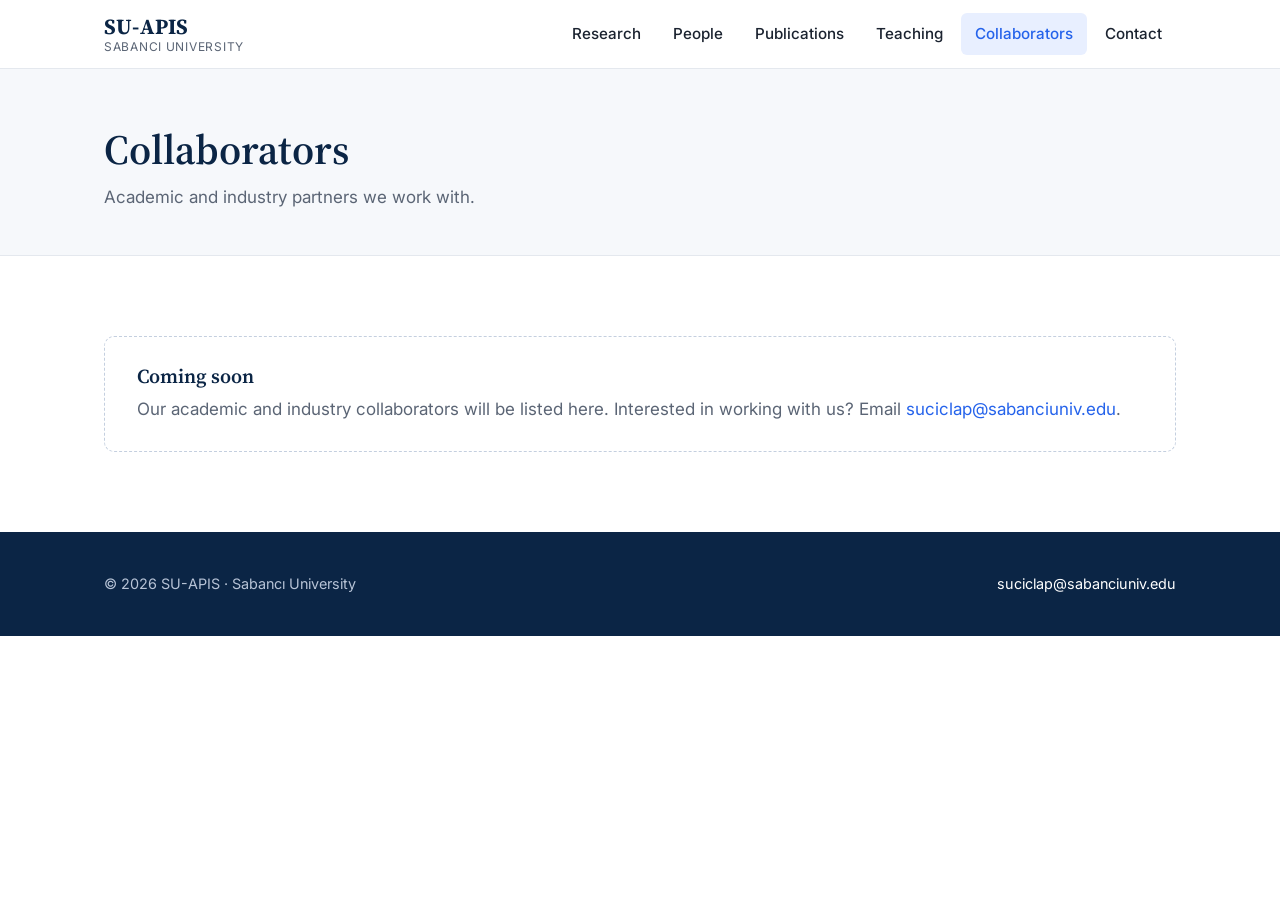
==== collaborators.html @ 60f9b197 "Rename lab to SU-APIS; add Teaching and Collaborators pages Co-Authored-By: Claude Opus 5.5 <noreply" ====
<!DOCTYPE html>
<html lang="en">
<head>
  <meta charset="utf-8">
  <meta name="viewport" content="width=device-width, initial-scale=1">
  <title>Collaborators · SU-APIS</title>
  <meta name="description" content="Academic and industry collaborators of SU-APIS at Sabancı University.">
  <link rel="icon" href="assets/img/favicon.svg" type="image/svg+xml">
  <link rel="preconnect" href="https://fonts.googleapis.com">
  <link rel="preconnect" href="https://fonts.gstatic.com" crossorigin>
  <link href="https://fonts.googleapis.com/css2?family=Inter:wght@400;500;600&family=Source+Serif+4:opsz,wght@8..60,600;8..60,700&display=swap" rel="stylesheet">
  <link rel="stylesheet" href="assets/css/style.css">
</head>
<body>

  <header class="site-header">
    <div class="container">
      <a class="brand" href="index.html">
        <span class="brand-name">SU-APIS</span>
        <span class="brand-sub">Sabancı University</span>
      </a>
      <nav class="site-nav">
        <a href="index.html#research">Research</a>
        <a href="people.html">People</a>
        <a href="publications.html">Publications</a>
        <a href="teaching.html">Teaching</a>
        <a href="collaborators.html" aria-current="page">Collaborators</a>
        <a href="index.html#contact">Contact</a>
      </nav>
    </div>
  </header>

  <main>

    <section class="page-header">
      <div class="container">
        <h1>Collaborators</h1>
        <p>Academic and industry partners we work with.</p>
      </div>
    </section>

    <section class="section">
      <div class="container">

        <!-- To add a collaborator, copy this block into the grid below and remove the callout:
        <article class="card">
          <span class="kicker">Industry</span>
          <h3><a href="https://example.com">Organization or Person</a></h3>
          <p>Short note on the collaboration.</p>
        </article>
        -->
        <div class="grid">
        </div>

        <div class="callout">
          <h3>Coming soon</h3>
          <p>Our academic and industry collaborators will be listed here. Interested in working with us?
            Email <a href="mailto:suciclap@sabanciuniv.edu">suciclap@sabanciuniv.edu</a>.</p>
        </div>

      </div>
    </section>

  </main>

  <footer class="site-footer">
    <div class="container">
      <span>© 2026 SU-APIS · Sabancı University</span>
      <a href="mailto:suciclap@sabanciuniv.edu">suciclap@sabanciuniv.edu</a>
    </div>
  </footer>

</body>
</html>
---- assets/css/style.css ----
/* SU-CICLAP — site styles */

:root {
  --navy: #0b2545;
  --navy-2: #13315c;
  --accent: #2563eb;
  --accent-soft: #e8efff;
  --ink: #1b2330;
  --muted: #5b6575;
  --line: #e4e8ee;
  --bg: #ffffff;
  --bg-alt: #f6f8fb;
  --radius: 10px;
  --max: 1120px;
  --serif: "Source Serif 4", Georgia, "Times New Roman", serif;
  --sans: "Inter", -apple-system, BlinkMacSystemFont, "Segoe UI", Roboto, sans-serif;
}

*, *::before, *::after { box-sizing: border-box; }

html { scroll-behavior: smooth; }

body {
  margin: 0;
  font-family: var(--sans);
  font-size: 17px;
  line-height: 1.65;
  color: var(--ink);
  background: var(--bg);
  -webkit-font-smoothing: antialiased;
}

img { max-width: 100%; display: block; }

a { color: var(--accent); text-decoration: none; }
a:hover { text-decoration: underline; }

h1, h2, h3 {
  font-family: var(--serif);
  color: var(--navy);
  line-height: 1.2;
  margin: 0 0 0.5em;
  font-weight: 600;
}

.container {
  max-width: var(--max);
  margin: 0 auto;
  padding: 0 24px;
}

/* ---------- Header ---------- */

.site-header {
  position: sticky;
  top: 0;
  z-index: 10;
  background: rgba(255, 255, 255, 0.92);
  backdrop-filter: saturate(180%) blur(10px);
  border-bottom: 1px solid var(--line);
}

.site-header .container {
  display: flex;
  align-items: center;
  justify-content: space-between;
  gap: 24px;
  min-height: 68px;
  flex-wrap: wrap;
}

.brand {
  display: flex;
  flex-direction: column;
  line-height: 1.15;
  color: var(--navy);
}
.brand:hover { text-decoration: none; }
.brand-name {
  font-family: var(--serif);
  font-size: 1.35rem;
  font-weight: 700;
  letter-spacing: 0.01em;
}
.brand-sub {
  font-size: 0.75rem;
  color: var(--muted);
  letter-spacing: 0.06em;
  text-transform: uppercase;
}

.site-nav {
  display: flex;
  gap: 4px;
  flex-wrap: wrap;
}
.site-nav a {
  color: var(--ink);
  font-size: 0.95rem;
  font-weight: 500;
  padding: 8px 14px;
  border-radius: 6px;
}
.site-nav a:hover { background: var(--bg-alt); text-decoration: none; }
.site-nav a[aria-current="page"] { color: var(--accent); background: var(--accent-soft); }

/* ---------- Hero ---------- */

.hero {
  background:
    radial-gradient(1200px 400px at 85% -10%, rgba(37, 99, 235, 0.35), transparent 60%),
    linear-gradient(135deg, var(--navy) 0%, var(--navy-2) 100%);
  color: #fff;
  padding: 96px 0 104px;
}
.hero .eyebrow {
  text-transform: uppercase;
  letter-spacing: 0.12em;
  font-size: 0.8rem;
  font-weight: 600;
  color: #9db8ff;
  margin: 0 0 16px;
}
.hero h1 {
  color: #fff;
  font-size: clamp(2rem, 4.5vw, 3.2rem);
  max-width: 18ch;
  margin-bottom: 20px;
}
.hero p.lead {
  font-size: 1.15rem;
  color: #d5deeb;
  max-width: 62ch;
  margin: 0 0 32px;
}

.btn {
  display: inline-block;
  padding: 12px 22px;
  border-radius: 8px;
  font-weight: 600;
  font-size: 0.95rem;
  margin: 0 10px 10px 0;
}
.btn:hover { text-decoration: none; }
.btn-primary { background: #fff; color: var(--navy); }
.btn-primary:hover { background: #e9eef7; }
.btn-ghost { border: 1px solid rgba(255, 255, 255, 0.4); color: #fff; }
.btn-ghost:hover { background: rgba(255, 255, 255, 0.08); }

/* ---------- Page header (inner pages) ---------- */

.page-header {
  background: var(--bg-alt);
  border-bottom: 1px solid var(--line);
  padding: 56px 0 44px;
}
.page-header h1 { font-size: clamp(1.9rem, 4vw, 2.6rem); margin-bottom: 8px; }
.page-header p { color: var(--muted); margin: 0; max-width: 65ch; }

/* ---------- Sections ---------- */

.section { padding: 80px 0; }
.section-alt { background: var(--bg-alt); }

.section-head { max-width: 680px; margin-bottom: 40px; }
.section-head h2 { font-size: clamp(1.6rem, 3vw, 2.1rem); }
.section-head p { color: var(--muted); margin: 0; }

.kicker {
  display: block;
  text-transform: uppercase;
  letter-spacing: 0.12em;
  font-size: 0.75rem;
  font-weight: 600;
  color: var(--accent);
  margin-bottom: 10px;
}

/* ---------- Research cards ---------- */

.grid {
  display: grid;
  gap: 24px;
  grid-template-columns: repeat(auto-fill, minmax(240px, 1fr));
}

.card {
  background: #fff;
  border: 1px solid var(--line);
  border-radius: var(--radius);
  padding: 28px;
  transition: box-shadow 0.2s, transform 0.2s;
}
.card:hover {
  box-shadow: 0 12px 30px -12px rgba(11, 37, 69, 0.18);
  transform: translateY(-2px);
}
.card h3 { font-size: 1.2rem; }
.card p { color: var(--muted); margin: 0; font-size: 0.97rem; }

.card-icon {
  width: 44px;
  height: 44px;
  border-radius: 10px;
  background: var(--accent-soft);
  color: var(--accent);
  display: grid;
  place-items: center;
  margin-bottom: 18px;
}
.card-icon svg { width: 22px; height: 22px; }

/* ---------- People ---------- */

.people-grid {
  display: grid;
  gap: 28px;
  grid-template-columns: repeat(auto-fill, minmax(200px, 1fr));
}

.person { text-align: left; }
.person-photo {
  aspect-ratio: 4 / 5;
  width: 100%;
  object-fit: cover;
  object-position: center top;
  border-radius: var(--radius);
  background: var(--bg-alt);
  margin-bottom: 14px;
}
.person h3 { font-size: 1.15rem; margin-bottom: 2px; }
.person .role { color: var(--muted); font-size: 0.92rem; margin: 0 0 8px; }
.person .links { display: flex; flex-wrap: wrap; gap: 4px 14px; font-size: 0.88rem; font-weight: 500; }

.callout {
  border: 1px dashed #c4cfdf;
  border-radius: var(--radius);
  padding: 28px 32px;
  background: #fff;
}
.callout h3 { margin-bottom: 6px; }
.callout p { margin: 0; color: var(--muted); }

/* ---------- Generic prose ---------- */

.prose { max-width: 72ch; }
.prose p { margin: 0 0 1em; }

/* ---------- Contact strip ---------- */

.contact {
  display: grid;
  gap: 32px;
  grid-template-columns: repeat(auto-fit, minmax(260px, 1fr));
}
.contact h3 { font-size: 1.05rem; font-family: var(--sans); font-weight: 600; margin-bottom: 4px; }
.contact p { margin: 0; color: var(--muted); }

/* ---------- Footer ---------- */

.site-footer {
  background: var(--navy);
  color: #b7c3d6;
  padding: 40px 0;
  font-size: 0.9rem;
}
.site-footer .container {
  display: flex;
  justify-content: space-between;
  gap: 16px;
  flex-wrap: wrap;
}
.site-footer a { color: #fff; }

/* ---------- Small screens ---------- */

@media (max-width: 640px) {
  body { font-size: 16px; }
  .site-header { position: static; }
  .site-header .container { padding-top: 12px; padding-bottom: 8px; }
  .site-nav { margin: 0 -14px; }
  .hero { padding: 64px 0 72px; }
  .section { padding: 56px 0; }
}
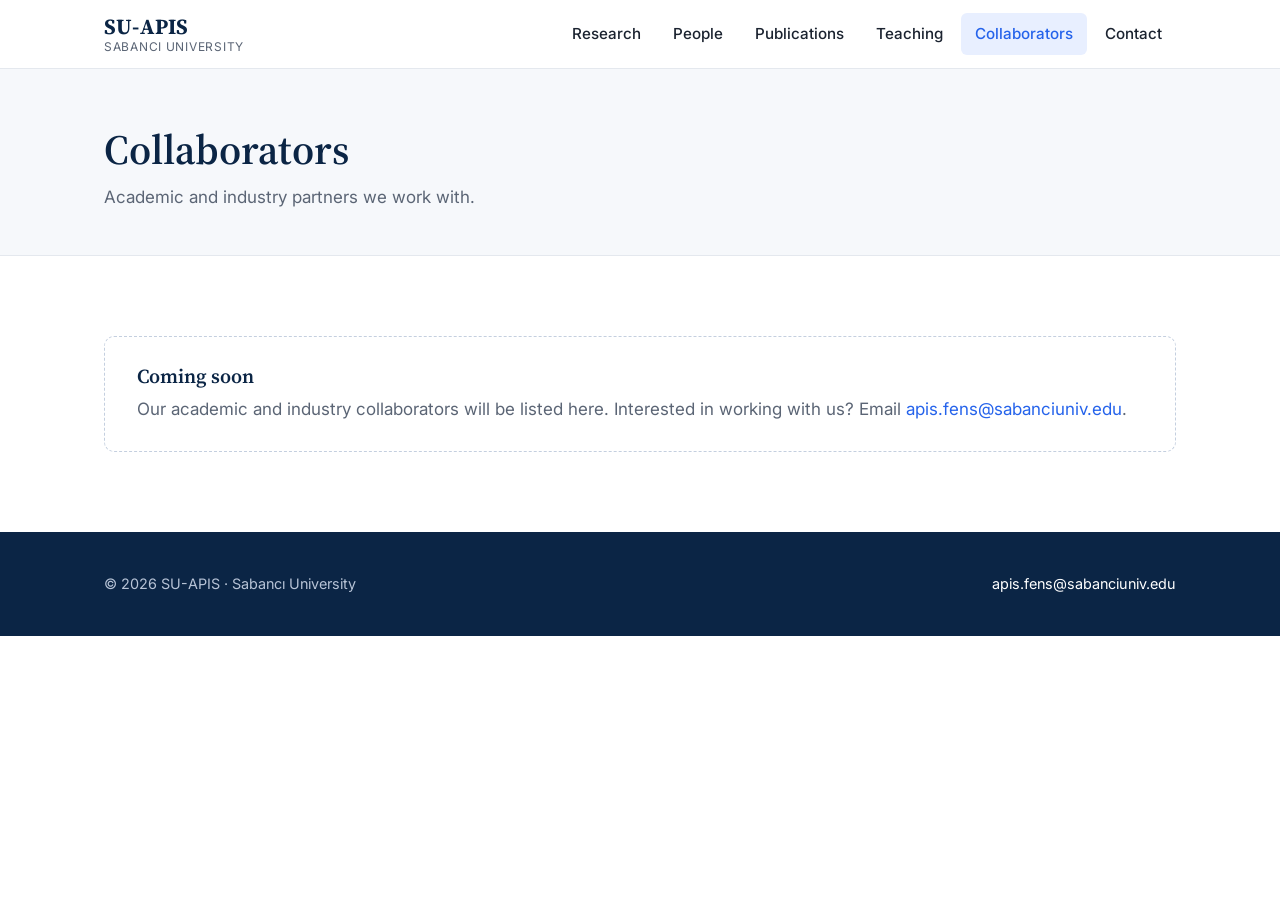
==== commit 9a35b1a1: "Add 2026 publications, new lab email, and suapis.com custom domain Co-Authored-By: Claude Opus 5.5 <" ====
--- a/collaborators.html
+++ b/collaborators.html
@@ -55,7 +55,7 @@
         <div class="callout">
           <h3>Coming soon</h3>
           <p>Our academic and industry collaborators will be listed here. Interested in working with us?
-            Email <a href="mailto:suciclap@sabanciuniv.edu">suciclap@sabanciuniv.edu</a>.</p>
+            Email <a href="mailto:apis.fens@sabanciuniv.edu">apis.fens@sabanciuniv.edu</a>.</p>
         </div>
 
       </div>
@@ -66,7 +66,7 @@
   <footer class="site-footer">
     <div class="container">
       <span>© 2026 SU-APIS · Sabancı University</span>
-      <a href="mailto:suciclap@sabanciuniv.edu">suciclap@sabanciuniv.edu</a>
+      <a href="mailto:apis.fens@sabanciuniv.edu">apis.fens@sabanciuniv.edu</a>
     </div>
   </footer>
 
--- a/assets/css/style.css
+++ b/assets/css/style.css
@@ -242,6 +242,43 @@
 .callout h3 { margin-bottom: 6px; }
 .callout p { margin: 0; color: var(--muted); }
 
+/* ---------- Publications ---------- */
+
+.pub-year {
+  font-size: 1.9rem;
+  padding-bottom: 10px;
+  border-bottom: 2px solid var(--navy);
+  margin-bottom: 28px;
+}
+.pub-type {
+  font-family: var(--sans);
+  font-size: 0.8rem;
+  font-weight: 600;
+  text-transform: uppercase;
+  letter-spacing: 0.12em;
+  color: var(--accent);
+  margin: 40px 0 16px;
+}
+.pubs {
+  list-style: none;
+  padding: 0;
+  margin: 0;
+  max-width: 900px;
+}
+.pubs li {
+  padding: 18px 0 18px 20px;
+  border-left: 3px solid var(--line);
+  margin-bottom: 6px;
+  transition: border-color 0.2s;
+}
+.pubs li:hover { border-left-color: var(--accent); }
+.pubs span { display: block; }
+.pub-title { font-weight: 600; color: var(--ink); line-height: 1.45; }
+.pub-authors { color: var(--muted); font-size: 0.93rem; margin-top: 4px; }
+.pub-authors strong { color: var(--ink); font-weight: 600; }
+.pub-venue { font-size: 0.93rem; margin-top: 2px; }
+.pub-venue a { font-weight: 600; margin-left: 4px; }
+
 /* ---------- Generic prose ---------- */
 
 .prose { max-width: 72ch; }
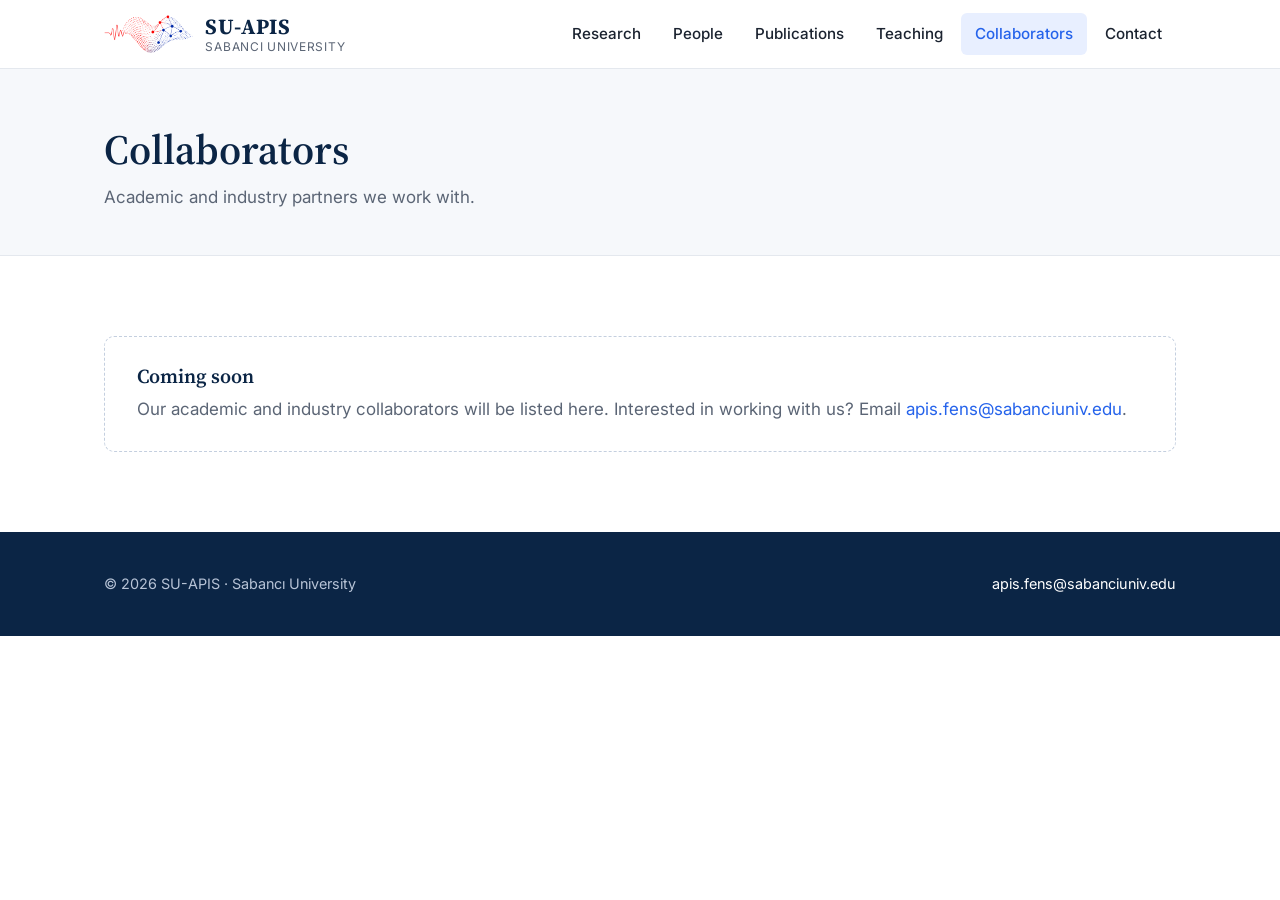
==== commit c40625da: "Add APIS and FENS logos, pixel-art campus cover, new research areas; filter publications Co-Authored" ====
--- a/collaborators.html
+++ b/collaborators.html
@@ -5,7 +5,8 @@
   <meta name="viewport" content="width=device-width, initial-scale=1">
   <title>Collaborators · SU-APIS</title>
   <meta name="description" content="Academic and industry collaborators of SU-APIS at Sabancı University.">
-  <link rel="icon" href="assets/img/favicon.svg" type="image/svg+xml">
+  <link rel="icon" href="assets/img/favicon.png" type="image/png">
+  <link rel="apple-touch-icon" href="assets/img/apple-touch-icon.png">
   <link rel="preconnect" href="https://fonts.googleapis.com">
   <link rel="preconnect" href="https://fonts.gstatic.com" crossorigin>
   <link href="https://fonts.googleapis.com/css2?family=Inter:wght@400;500;600&family=Source+Serif+4:opsz,wght@8..60,600;8..60,700&display=swap" rel="stylesheet">
@@ -16,8 +17,11 @@
   <header class="site-header">
     <div class="container">
       <a class="brand" href="index.html">
-        <span class="brand-name">SU-APIS</span>
-        <span class="brand-sub">Sabancı University</span>
+        <img class="brand-mark" src="assets/img/brand/apis-emblem.png" alt="">
+        <span class="brand-text">
+          <span class="brand-name">SU-APIS</span>
+          <span class="brand-sub">Sabancı University</span>
+        </span>
       </a>
       <nav class="site-nav">
         <a href="index.html#research">Research</a>
--- a/assets/css/style.css
+++ b/assets/css/style.css
@@ -71,11 +71,13 @@
 
 .brand {
   display: flex;
-  flex-direction: column;
-  line-height: 1.15;
+  align-items: center;
+  gap: 12px;
   color: var(--navy);
 }
 .brand:hover { text-decoration: none; }
+.brand-mark { height: 38px; width: auto; }
+.brand-text { display: flex; flex-direction: column; line-height: 1.15; }
 .brand-name {
   font-family: var(--serif);
   font-size: 1.35rem;
@@ -134,6 +136,34 @@
   margin: 0 0 32px;
 }
 
+/* Pixel-art campus cover behind the home hero */
+.hero-cover {
+  position: relative;
+  background:
+    linear-gradient(90deg, rgba(11, 37, 69, 0.94) 0%, rgba(11, 37, 69, 0.78) 45%, rgba(11, 37, 69, 0.25) 100%),
+    url("../img/campus-pixel.png") center 40% / cover no-repeat,
+    var(--navy);
+  image-rendering: pixelated;
+  padding: 120px 0 132px;
+}
+.hero-cover .container { image-rendering: auto; }
+.hero .motto {
+  font-family: var(--serif);
+  font-style: italic;
+  font-size: 1.25rem;
+  color: #c9d6ee;
+  margin: -8px 0 22px;
+}
+.hero-credit {
+  position: absolute;
+  right: 16px;
+  bottom: 10px;
+  margin: 0;
+  font-size: 0.7rem;
+  color: rgba(255, 255, 255, 0.6);
+}
+.hero-credit a { color: rgba(255, 255, 255, 0.8); text-decoration: underline; }
+
 .btn {
   display: inline-block;
   padding: 12px 22px;
@@ -147,6 +177,24 @@
 .btn-primary:hover { background: #e9eef7; }
 .btn-ghost { border: 1px solid rgba(255, 255, 255, 0.4); color: #fff; }
 .btn-ghost:hover { background: rgba(255, 255, 255, 0.08); }
+.btn-navy { background: var(--navy); color: #fff; }
+.btn-navy:hover { background: var(--navy-2); }
+
+/* ---------- About ---------- */
+
+.about {
+  display: grid;
+  gap: 48px;
+  align-items: center;
+}
+@media (min-width: 860px) {
+  .about { grid-template-columns: 380px 1fr; }
+}
+.about-logo { width: 100%; max-width: 380px; margin: 0 auto; }
+.about h2 { font-size: clamp(1.6rem, 3vw, 2.1rem); }
+.about p { color: var(--muted); margin: 0 0 24px; max-width: 62ch; }
+.fens-logo { display: block; margin-top: 28px; }
+.fens-logo img { height: 52px; width: auto; }
 
 /* ---------- Page header (inner pages) ---------- */
 
@@ -183,6 +231,10 @@
   display: grid;
   gap: 24px;
   grid-template-columns: repeat(auto-fill, minmax(240px, 1fr));
+}
+
+@media (min-width: 760px) {
+  .grid-2 { grid-template-columns: repeat(2, 1fr); }
 }
 
 .card {
@@ -218,6 +270,13 @@
   gap: 28px;
   grid-template-columns: repeat(auto-fill, minmax(200px, 1fr));
 }
+
+.people-grid-faculty { gap: 36px 32px; }
+@media (min-width: 760px) {
+  .people-grid-faculty { grid-template-columns: repeat(3, 1fr); }
+}
+
+.empty { color: var(--muted); font-style: italic; margin: 0; }
 
 .person { text-align: left; }
 .person-photo {
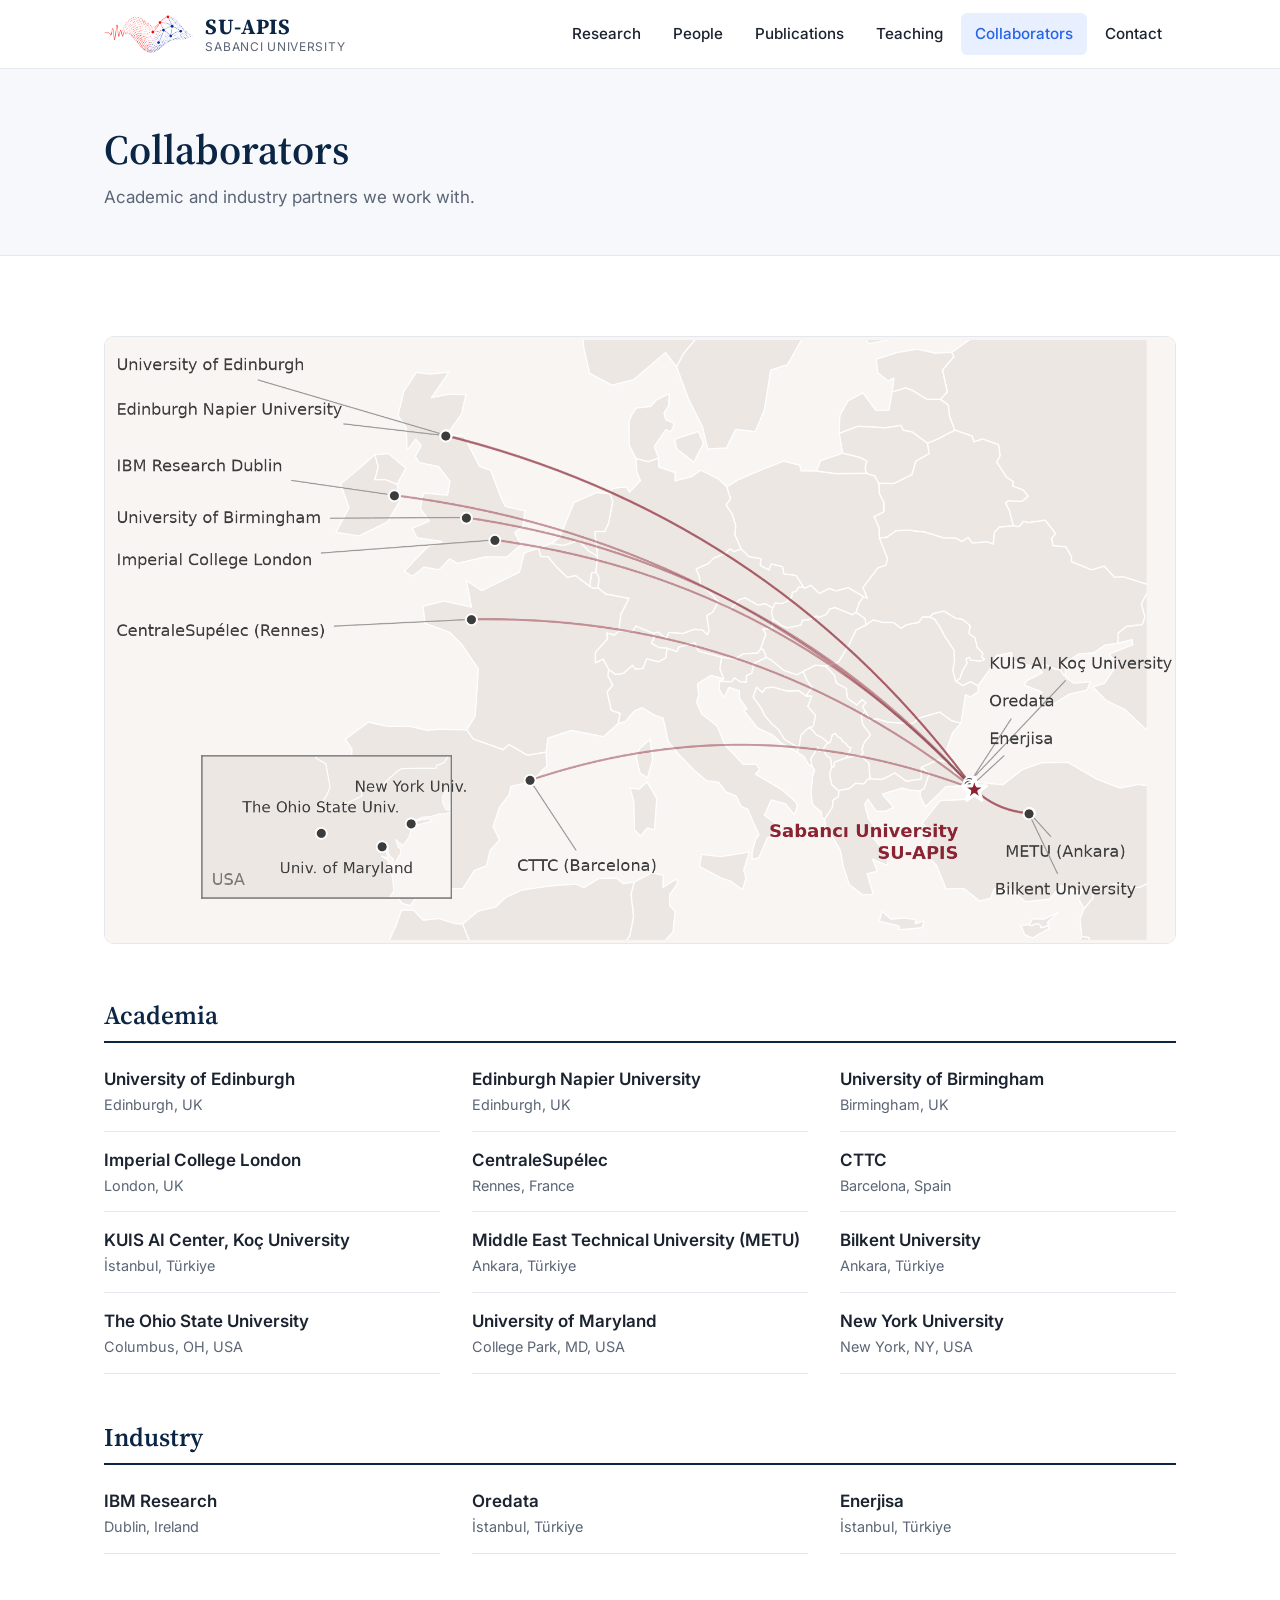
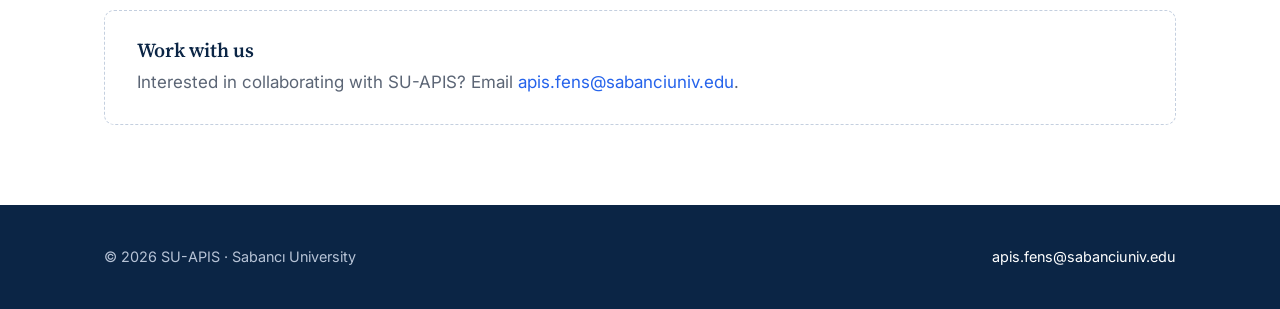
==== commit 6e7dc6a2: "Collaborators: partners map plus academia and industry lists Co-Authored-By: Claude Opus 5.5 <norepl" ====
--- a/collaborators.html
+++ b/collaborators.html
@@ -46,19 +46,37 @@
     <section class="section">
       <div class="container">
 
-        <!-- To add a collaborator, copy this block into the grid below and remove the callout:
-        <article class="card">
-          <span class="kicker">Industry</span>
-          <h3><a href="https://example.com">Organization or Person</a></h3>
-          <p>Short note on the collaboration.</p>
-        </article>
-        -->
-        <div class="grid">
-        </div>
+        <figure class="map">
+          <img src="assets/img/partners-map.png" alt="Map of SU-APIS collaborators across Europe, Türkiye, and the USA, connected to Sabancı University in İstanbul" loading="lazy">
+        </figure>
 
-        <div class="callout">
-          <h3>Coming soon</h3>
-          <p>Our academic and industry collaborators will be listed here. Interested in working with us?
+        <!-- To add a partner, copy an <li> into the right list. -->
+        <h2 class="partners-head">Academia</h2>
+        <ul class="partners">
+          <li><a href="https://www.ed.ac.uk/">University of Edinburgh</a><span>Edinburgh, UK</span></li>
+          <li><a href="https://www.napier.ac.uk/">Edinburgh Napier University</a><span>Edinburgh, UK</span></li>
+          <li><a href="https://www.birmingham.ac.uk/">University of Birmingham</a><span>Birmingham, UK</span></li>
+          <li><a href="https://www.imperial.ac.uk/">Imperial College London</a><span>London, UK</span></li>
+          <li><a href="https://www.centralesupelec.fr/">CentraleSupélec</a><span>Rennes, France</span></li>
+          <li><a href="https://www.cttc.cat/">CTTC</a><span>Barcelona, Spain</span></li>
+          <li><a href="https://ai.ku.edu.tr/">KUIS AI Center, Koç University</a><span>İstanbul, Türkiye</span></li>
+          <li><a href="https://www.metu.edu.tr/">Middle East Technical University (METU)</a><span>Ankara, Türkiye</span></li>
+          <li><a href="https://www.bilkent.edu.tr/">Bilkent University</a><span>Ankara, Türkiye</span></li>
+          <li><a href="https://www.osu.edu/">The Ohio State University</a><span>Columbus, OH, USA</span></li>
+          <li><a href="https://www.umd.edu/">University of Maryland</a><span>College Park, MD, USA</span></li>
+          <li><a href="https://www.nyu.edu/">New York University</a><span>New York, NY, USA</span></li>
+        </ul>
+
+        <h2 class="partners-head">Industry</h2>
+        <ul class="partners">
+          <li><a href="https://research.ibm.com/">IBM Research</a><span>Dublin, Ireland</span></li>
+          <li><a href="https://www.oredata.com/">Oredata</a><span>İstanbul, Türkiye</span></li>
+          <li><a href="https://www.enerjisa.com.tr/">Enerjisa</a><span>İstanbul, Türkiye</span></li>
+        </ul>
+
+        <div class="callout" style="margin-top: 56px;">
+          <h3>Work with us</h3>
+          <p>Interested in collaborating with SU-APIS?
             Email <a href="mailto:apis.fens@sabanciuniv.edu">apis.fens@sabanciuniv.edu</a>.</p>
         </div>
 
--- a/assets/css/style.css
+++ b/assets/css/style.css
@@ -140,13 +140,12 @@
 .hero-cover {
   position: relative;
   background:
-    linear-gradient(90deg, rgba(11, 37, 69, 0.94) 0%, rgba(11, 37, 69, 0.78) 45%, rgba(11, 37, 69, 0.25) 100%),
-    url("../img/campus-pixel.png") center 40% / cover no-repeat,
+    linear-gradient(90deg, rgba(11, 37, 69, 0.9) 0%, rgba(11, 37, 69, 0.72) 38%, rgba(11, 37, 69, 0.15) 62%, rgba(11, 37, 69, 0) 100%),
+    url("../img/campus-cover.jpg") center 30% / cover no-repeat,
     var(--navy);
-  image-rendering: pixelated;
   padding: 120px 0 132px;
 }
-.hero-cover .container { image-rendering: auto; }
+.hero-cover h1, .hero-cover .lead { text-shadow: 0 1px 12px rgba(11, 37, 69, 0.5); }
 .hero .motto {
   font-family: var(--serif);
   font-style: italic;
@@ -160,7 +159,10 @@
   bottom: 10px;
   margin: 0;
   font-size: 0.7rem;
-  color: rgba(255, 255, 255, 0.6);
+  color: rgba(255, 255, 255, 0.75);
+  background: rgba(11, 37, 69, 0.7);
+  padding: 2px 8px;
+  border-radius: 4px;
 }
 .hero-credit a { color: rgba(255, 255, 255, 0.8); text-decoration: underline; }
 
@@ -338,6 +340,43 @@
 .pub-venue { font-size: 0.93rem; margin-top: 2px; }
 .pub-venue a { font-weight: 600; margin-left: 4px; }
 
+/* ---------- Collaborators ---------- */
+
+.map {
+  margin: 0 0 56px;
+  border: 1px solid var(--line);
+  border-radius: var(--radius);
+  overflow: hidden;
+  background: #f8f5f3;
+}
+.map img { width: 100%; }
+
+.partners-head {
+  font-size: 1.6rem;
+  padding-bottom: 10px;
+  border-bottom: 2px solid var(--navy);
+  margin: 0 0 8px;
+}
+.partners-head + .partners + .partners-head { margin-top: 48px; }
+
+.partners {
+  list-style: none;
+  padding: 0;
+  margin: 0;
+  display: grid;
+  grid-template-columns: repeat(auto-fill, minmax(280px, 1fr));
+  column-gap: 32px;
+}
+.partners li {
+  padding: 14px 0;
+  border-bottom: 1px solid var(--line);
+  display: flex;
+  flex-direction: column;
+}
+.partners a { font-weight: 600; color: var(--ink); }
+.partners a:hover { color: var(--accent); }
+.partners span { color: var(--muted); font-size: 0.9rem; }
+
 /* ---------- Generic prose ---------- */
 
 .prose { max-width: 72ch; }
